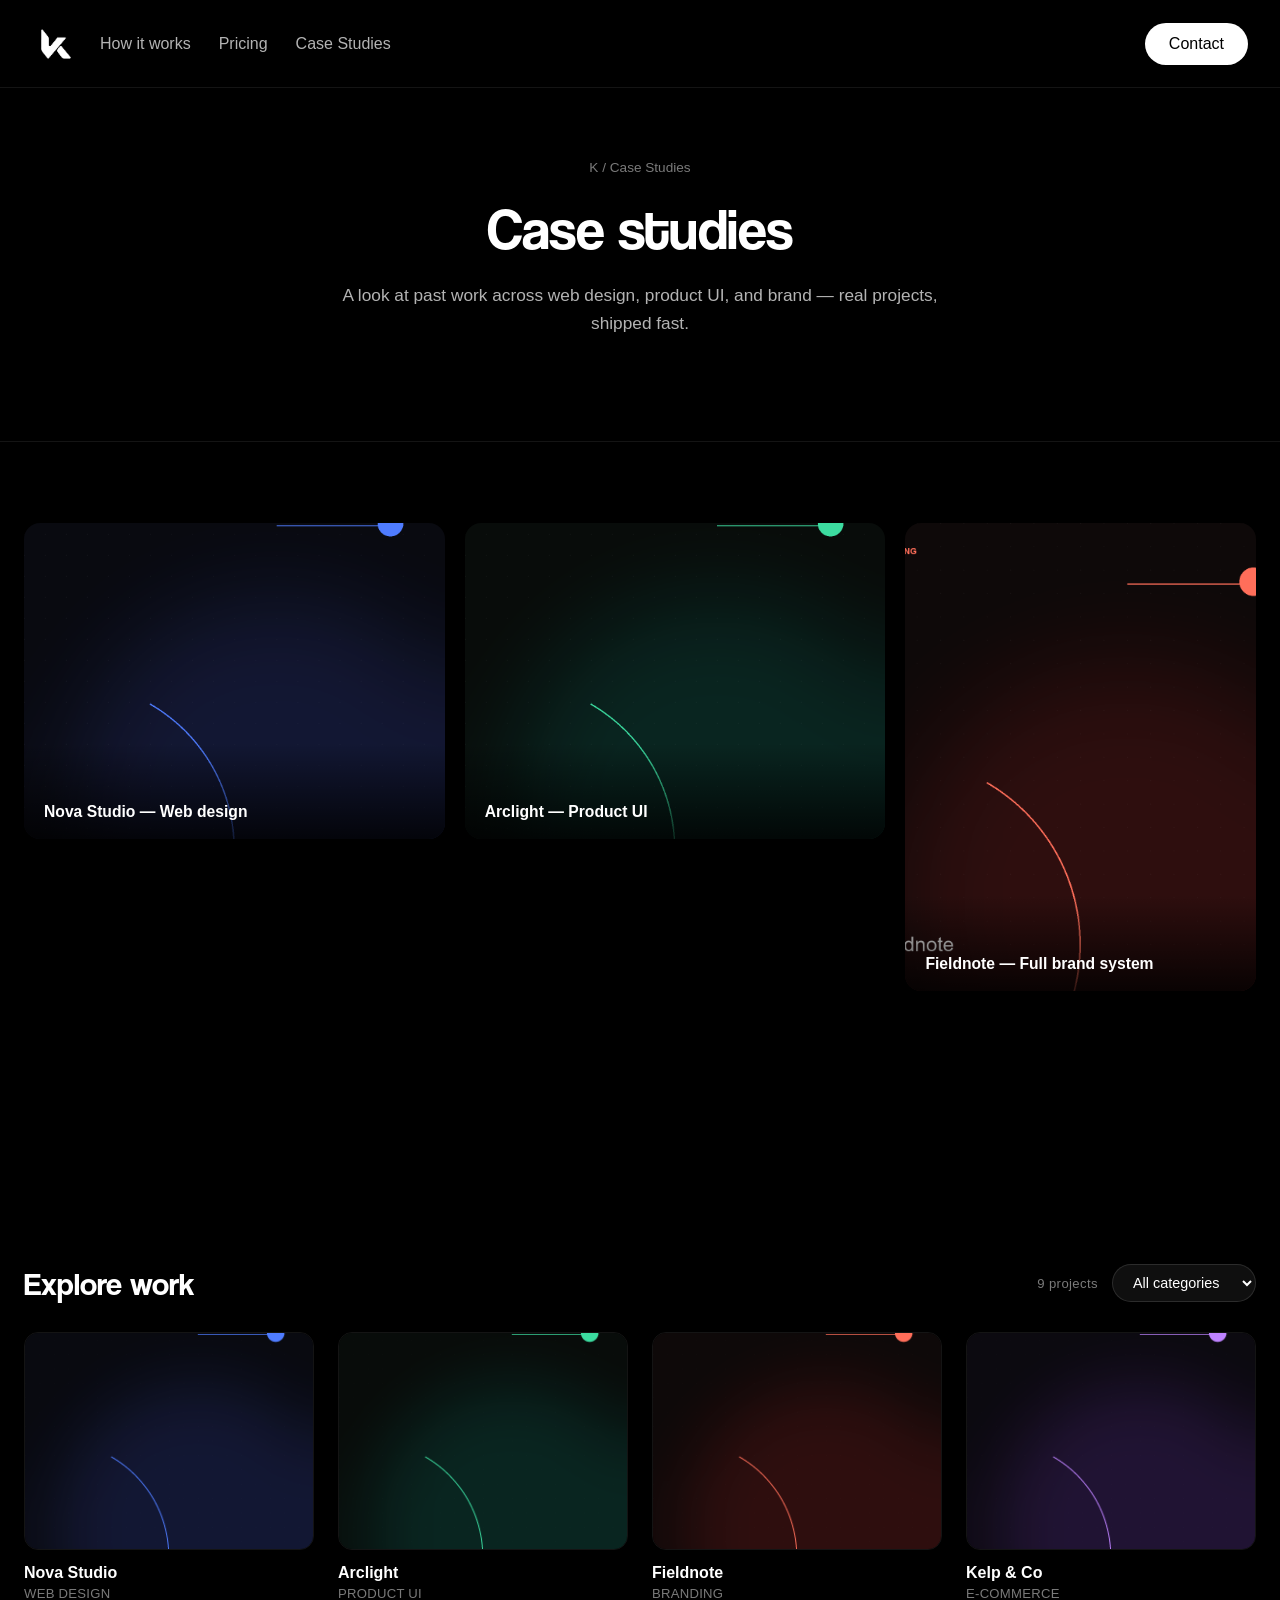
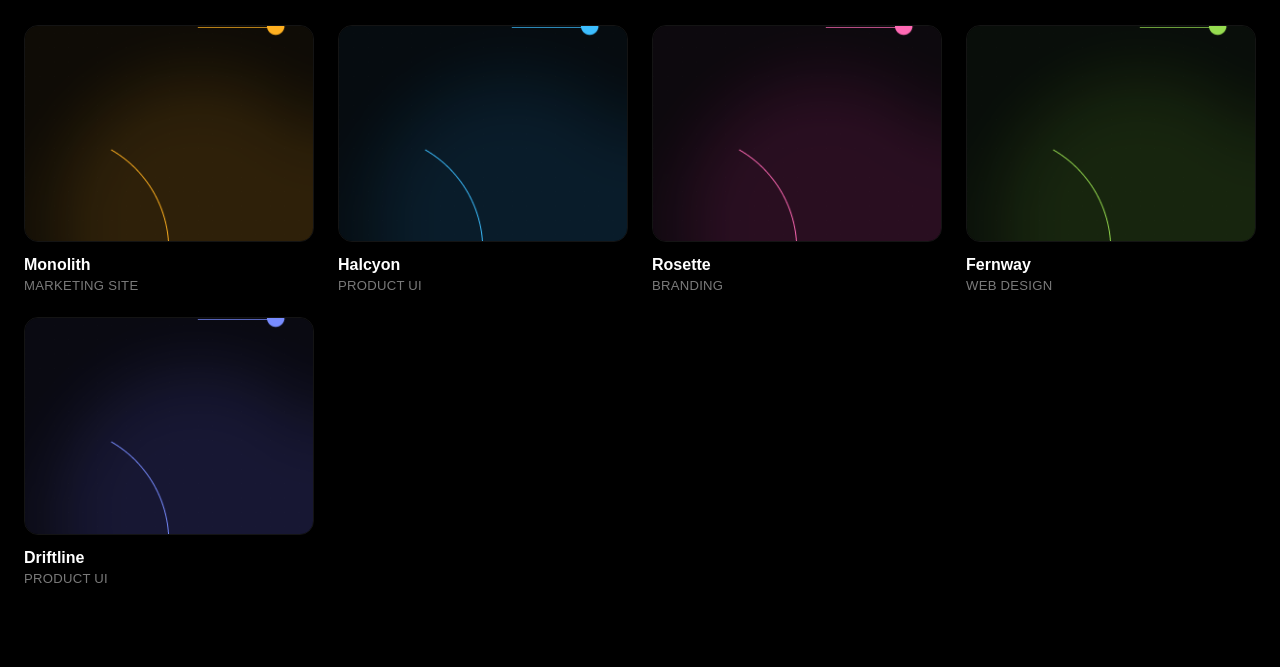
==== case-studies.html @ bbf4ce7d "Add How it works, Pricing, and Case Studies pages; rename contact heading - How it works is now its " ====
<!DOCTYPE html>
<html lang="en">
<head>
  <meta charset="UTF-8" />
  <meta name="viewport" content="width=device-width, initial-scale=1.0" />
  <title>Case Studies — K</title>
  <link rel="icon" type="image/jpeg" href="Assets/K Logo Black Background.jpg" />
  <link rel="stylesheet" href="style.css" />
</head>
<body>
  <header class="site-header">
    <div class="header-left">
      <a class="logo" href="index.html" aria-label="K home">
        <img src="Assets/K Logo White (Transparent, Generated).png" alt="K logo" />
      </a>

      <nav class="main-nav" aria-label="Primary">
        <ul>
          <li><a href="how-it-works.html">How it works</a></li>
          <li><a href="pricing.html">Pricing</a></li>
          <li><a href="case-studies.html">Case Studies</a></li>
        </ul>
      </nav>
    </div>

    <a class="btn btn-pill" href="index.html#contact">Contact</a>
  </header>

  <main>
    <section class="page-hero is-centered">
      <div class="page-hero-inner">
        <div class="breadcrumb"><a href="index.html">K</a> / Case Studies</div>
        <h1>Case studies</h1>
        <p>
          A look at past work across web design, product UI, and brand —
          real projects, shipped fast.
        </p>
      </div>
    </section>

    <section class="content-section">
      <div class="content-section-inner">
        <div class="case-featured-grid">
          <div class="case-featured-item">
            <img src="Assets/Work/case-1.png" alt="Nova Studio" />
            <div class="case-featured-caption">Nova Studio — Web design</div>
          </div>
          <div class="case-featured-item">
            <img src="Assets/Work/case-2.png" alt="Arclight" />
            <div class="case-featured-caption">Arclight — Product UI</div>
          </div>
          <div class="case-featured-item is-wide">
            <img src="Assets/Work/case-3.png" alt="Fieldnote" />
            <div class="case-featured-caption">Fieldnote — Full brand system</div>
          </div>
        </div>

        <div class="case-toolbar">
          <h2>Explore work</h2>
          <div class="case-toolbar-controls">
            <span class="case-result-count" id="case-count">9 projects</span>
            <select class="case-filter" id="case-filter" aria-label="Filter by category">
              <option value="all">All categories</option>
              <option value="web">Web design</option>
              <option value="product">Product UI</option>
              <option value="brand">Branding</option>
              <option value="ecommerce">E-commerce</option>
              <option value="marketing">Marketing site</option>
            </select>
          </div>
        </div>

        <div class="case-grid" id="case-grid">
          <a class="case-card" href="#" data-category="web">
            <div class="case-card-image"><img src="Assets/Work/case-1.png" alt="Nova Studio" /></div>
            <h3>Nova Studio</h3>
            <div class="case-card-tags">Web design</div>
          </a>
          <a class="case-card" href="#" data-category="product">
            <div class="case-card-image"><img src="Assets/Work/case-2.png" alt="Arclight" /></div>
            <h3>Arclight</h3>
            <div class="case-card-tags">Product UI</div>
          </a>
          <a class="case-card" href="#" data-category="brand">
            <div class="case-card-image"><img src="Assets/Work/case-3.png" alt="Fieldnote" /></div>
            <h3>Fieldnote</h3>
            <div class="case-card-tags">Branding</div>
          </a>
          <a class="case-card" href="#" data-category="ecommerce">
            <div class="case-card-image"><img src="Assets/Work/case-4.png" alt="Kelp & Co" /></div>
            <h3>Kelp &amp; Co</h3>
            <div class="case-card-tags">E-commerce</div>
          </a>
          <a class="case-card" href="#" data-category="marketing">
            <div class="case-card-image"><img src="Assets/Work/case-5.png" alt="Monolith" /></div>
            <h3>Monolith</h3>
            <div class="case-card-tags">Marketing site</div>
          </a>
          <a class="case-card" href="#" data-category="product">
            <div class="case-card-image"><img src="Assets/Work/case-6.png" alt="Halcyon" /></div>
            <h3>Halcyon</h3>
            <div class="case-card-tags">Product UI</div>
          </a>
          <a class="case-card" href="#" data-category="brand">
            <div class="case-card-image"><img src="Assets/Work/case-7.png" alt="Rosette" /></div>
            <h3>Rosette</h3>
            <div class="case-card-tags">Branding</div>
          </a>
          <a class="case-card" href="#" data-category="web">
            <div class="case-card-image"><img src="Assets/Work/case-8.png" alt="Fernway" /></div>
            <h3>Fernway</h3>
            <div class="case-card-tags">Web design</div>
          </a>
          <a class="case-card" href="#" data-category="product">
            <div class="case-card-image"><img src="Assets/Work/case-9.png" alt="Driftline" /></div>
            <h3>Driftline</h3>
            <div class="case-card-tags">Product UI</div>
          </a>
        </div>
      </div>
    </section>
  </main>

  <script>
    (function () {
      var filter = document.getElementById("case-filter");
      var count = document.getElementById("case-count");
      var cards = Array.from(document.querySelectorAll(".case-card"));
      if (!filter || !cards.length) return;

      function apply() {
        var value = filter.value;
        var visible = 0;
        cards.forEach(function (card) {
          var match = value === "all" || card.getAttribute("data-category") === value;
          card.classList.toggle("is-hidden", !match);
          if (match) visible++;
        });
        count.textContent = visible + (visible === 1 ? " project" : " projects");
      }

      filter.addEventListener("change", apply);
      apply();
    })();
  </script>
</body>
</html>
---- style.css ----
@font-face {
  font-family: "Coolvetica";
  src: url("Assets/Font/coolvetica/Coolvetica Rg.otf") format("opentype");
  font-weight: 400;
  font-style: normal;
}

@font-face {
  font-family: "Coolvetica Condensed";
  src: url("Assets/Font/coolvetica/Coolvetica Rg Cond.otf") format("opentype");
  font-weight: 400;
  font-style: normal;
}

@font-face {
  font-family: "Coolvetica Heavy Compressed";
  src: url("Assets/Font/coolvetica/Coolvetica Hv Comp.otf") format("opentype");
  font-weight: 700;
  font-style: normal;
}

:root {
  --color-black: #000000;
  --color-near-black: #0a0a0a;
  --color-white: #ffffff;
  --color-gray: #b3b3b3;
  --color-gray-dim: #7a7a7a;
  --color-accent: #4f7cff;

  --font-display: "Coolvetica", "Coolvetica Condensed", sans-serif;
  --font-body: "Coolvetica Condensed", "Coolvetica", sans-serif;

  --header-height: 88px;
}

* {
  margin: 0;
  padding: 0;
  box-sizing: border-box;
}

html,
body {
  background: var(--color-black);
  color: var(--color-white);
  font-family: var(--font-body);
  min-height: 100%;
}

img {
  max-width: 100%;
  display: block;
}

a {
  color: inherit;
  text-decoration: none;
}

ul {
  list-style: none;
}

/* Header */

.site-header {
  position: fixed;
  top: 0;
  left: 0;
  right: 0;
  height: var(--header-height);
  display: flex;
  align-items: center;
  justify-content: space-between;
  gap: 24px;
  padding: 0 32px;
  background: rgba(0, 0, 0, 0.35);
  backdrop-filter: blur(14px) saturate(140%);
  -webkit-backdrop-filter: blur(14px) saturate(140%);
  border-bottom: 1px solid rgba(255, 255, 255, 0.08);
  z-index: 100;
}

.header-left {
  display: flex;
  align-items: center;
  gap: 20px;
}

.logo img {
  height: 48px;
  width: auto;
}

.main-nav ul {
  display: flex;
  gap: 28px;
}

.main-nav a {
  font-family: Arial, Helvetica, sans-serif;
  font-size: 1rem;
  color: var(--color-gray);
  transition: color 0.2s ease;
}

.main-nav a:hover,
.main-nav a:focus-visible {
  color: var(--color-white);
}

.btn {
  display: inline-flex;
  align-items: center;
  justify-content: center;
  white-space: nowrap;
}

.btn-pill {
  background: var(--color-white);
  color: var(--color-black);
  padding: 12px 24px;
  border-radius: 999px;
  font-family: Arial, Helvetica, sans-serif;
  font-size: 1rem;
  transition: opacity 0.2s ease, transform 0.2s ease;
}

.btn-pill:hover,
.btn-pill:focus-visible {
  opacity: 0.85;
}

.btn-text {
  padding: 12px 8px;
  font-family: Arial, Helvetica, sans-serif;
  font-size: 1rem;
  color: var(--color-white);
  transition: opacity 0.2s ease;
}

.btn-text:hover,
.btn-text:focus-visible {
  opacity: 0.7;
}

/* Hero */

.hero {
  position: relative;
  min-height: 100vh;
  display: flex;
  align-items: flex-end;
  justify-content: center;
  overflow: hidden;
  isolation: isolate;
  padding-bottom: 8vh;
}

.hero-video {
  position: absolute;
  inset: 0;
  width: 100%;
  height: 100%;
  object-fit: cover;
  z-index: -2;
  filter: contrast(1.35) saturate(1.35) brightness(1.02);
  transition: opacity 0.6s cubic-bezier(0.65, 0, 0.35, 1),
    transform 0.6s cubic-bezier(0.65, 0, 0.35, 1);
  transform: scale(1.2) translateY(-10%);
  transform-origin: center center;
}

.hero-video.is-hidden {
  opacity: 0;
  transform: scale(1.04) translateY(-10%);
}

.hero-video.is-melting-out {
  animation: video-melt-out 0.9s cubic-bezier(0.65, 0, 0.35, 1) forwards;
}

@keyframes video-melt-out {
  0% {
    opacity: 1;
    filter: contrast(1.35) saturate(1.35) brightness(1.02) blur(0px);
    transform: scale(1.2) translateY(-10%);
  }
  100% {
    opacity: 0;
    filter: contrast(1.35) saturate(1.35) brightness(1.02) blur(16px);
    transform: scale(1.1) translateY(2%);
  }
}

.hero-screen-mockup {
  position: absolute;
  top: 39%;
  left: 50%;
  width: min(46vw, 620px);
  aspect-ratio: 3 / 2;
  z-index: 1;
  pointer-events: none;
  opacity: 0;
  clip-path: ellipse(14% 6% at 50% 100%);
  filter: blur(22px) contrast(32);
  transform: translate(-50%, -36%) scaleY(0.3);
  transform-origin: 50% 100%;
}

@keyframes melt-in {
  0% {
    opacity: 0;
    clip-path: ellipse(14% 6% at 50% 100%);
    filter: blur(22px) contrast(32);
    transform: translate(-50%, -36%) scaleY(0.3);
  }
  20% {
    opacity: 1;
    clip-path: ellipse(30% 20% at 50% 94%);
    filter: blur(18px) contrast(28);
    transform: translate(-50%, -40%) scaleY(0.5);
  }
  45% {
    clip-path: ellipse(55% 42% at 50% 84%);
    filter: blur(12px) contrast(22);
    transform: translate(-50%, -46%) scaleY(0.78);
  }
  70% {
    clip-path: inset(8% 6% 3% 6% round 26px);
    filter: blur(5px) contrast(12);
    transform: translate(-50%, -50%) scaleY(1.03);
  }
  88% {
    clip-path: inset(-1% -1% -1% -1% round 15px);
    filter: blur(1px) contrast(3);
    transform: translate(-50%, -50%) scaleY(0.995);
  }
  100% {
    opacity: 1;
    clip-path: inset(0 round 14px);
    filter: blur(0) contrast(1);
    transform: translate(-50%, -50%) scaleY(1);
  }
}

.hero-screen-mockup.is-melting-in {
  animation: melt-in 1.2s cubic-bezier(0.65, 0, 0.35, 1) forwards;
}

@keyframes melt-out {
  0% {
    opacity: 1;
    clip-path: inset(0 round 14px);
    filter: blur(0) contrast(1);
    transform: translate(-50%, -50%) scaleY(1);
  }
  30% {
    clip-path: inset(6% 5% 2% 5% round 24px);
    filter: blur(4px) contrast(10);
    transform: translate(-50%, -50%) scaleY(1.02);
  }
  60% {
    opacity: 1;
    clip-path: ellipse(45% 34% at 50% 86%);
    filter: blur(12px) contrast(20);
    transform: translate(-50%, -44%) scaleY(0.7);
  }
  100% {
    opacity: 0;
    clip-path: ellipse(14% 6% at 50% 100%);
    filter: blur(20px) contrast(30);
    transform: translate(-50%, -36%) scaleY(0.3);
  }
}

.hero-screen-mockup.is-melting-out {
  animation: melt-out 0.7s cubic-bezier(0.65, 0, 0.35, 1) forwards;
}

.mockup-frame {
  position: relative;
  width: 100%;
  height: 100%;
  border-radius: 14px;
  overflow: hidden;
  background: #f4f4f4;
  border: 1px solid rgba(255, 255, 255, 0.1);
  box-shadow: 0 40px 90px rgba(0, 0, 0, 0.65);
}

.mockup-img {
  position: absolute;
  inset: 0;
  width: 100%;
  height: 100%;
  object-fit: cover;
  opacity: 0;
  transition: opacity 0.45s ease;
}

.mockup-img.is-active {
  opacity: 1;
}

.hero-overlay {
  position: absolute;
  inset: 0;
  background: linear-gradient(
    to bottom,
    rgba(0, 0, 0, 0.15) 0%,
    rgba(0, 0, 0, 0.12) 45%,
    rgba(0, 0, 0, 0.15) 68%,
    rgba(0, 0, 0, 0.55) 88%,
    rgba(0, 0, 0, 0.68) 100%
  );
  z-index: -1;
}

.hero-content {
  position: relative;
  z-index: 2;
  max-width: 1240px;
  padding: 0 24px;
  text-align: center;
  display: flex;
  flex-direction: column;
  align-items: center;
  gap: 40px;
}

.hero-content h1 {
  font-family: var(--font-display);
  font-weight: 400;
  font-size: clamp(1.8rem, 5vw, 3.6rem);
  line-height: 1.08;
  letter-spacing: -0.01em;
  text-transform: none;
}

.hero-actions {
  display: flex;
  align-items: center;
  gap: 12px;
  flex-wrap: wrap;
  justify-content: center;
}

.hero-actions .btn-pill {
  font-size: 1.05rem;
  padding: 14px 28px;
}

.hero-actions .btn-text {
  font-size: 1.05rem;
}

/* Sticky scroll reveal */

.sticky-scroll {
  position: relative;
  background: var(--color-black);
  padding: 10vh 0;
}

.sticky-scroll-inner {
  display: grid;
  grid-template-columns: 1fr 1fr;
  gap: 60px;
  max-width: 1240px;
  margin: 0 auto;
  padding: 0 24px;
  align-items: start;
}

.sticky-left {
  position: sticky;
  top: 0;
  height: 100vh;
  display: flex;
  align-items: center;
}

.sticky-left-inner {
  display: flex;
  flex-direction: column;
  gap: 28px;
}

.scroll-block {
  display: flex;
  flex-direction: column;
}

.scroll-block-head {
  display: flex;
  align-items: center;
  gap: 10px;
}

.scroll-icon {
  display: inline-flex;
  align-items: center;
  justify-content: center;
  flex-shrink: 0;
  width: 24px;
  height: 24px;
  color: var(--color-accent);
  opacity: 0;
  transform: translateX(-6px);
  transition: opacity 0.35s ease, transform 0.35s ease;
}

.scroll-icon svg {
  width: 18px;
  height: 18px;
}

.scroll-block.is-active .scroll-icon {
  opacity: 1;
  transform: none;
}

.scroll-block h3 {
  font-family: Arial, Helvetica, sans-serif;
  font-weight: 400;
  font-size: 1.15rem;
  color: var(--color-gray-dim);
  letter-spacing: 0;
  transition: color 0.35s ease, font-size 0.35s ease;
}

.scroll-block.is-active h3 {
  font-family: var(--font-display);
  color: var(--color-white);
  font-size: clamp(1.5rem, 2.6vw, 2rem);
}

.scroll-block-desc {
  display: grid;
  grid-template-rows: 0fr;
  padding-left: 34px;
  transition: grid-template-rows 0.45s cubic-bezier(0.16, 1, 0.3, 1);
}

.scroll-block-desc p {
  overflow: hidden;
  min-height: 0;
  font-family: Arial, Helvetica, sans-serif;
  color: var(--color-gray);
  font-size: 1.02rem;
  line-height: 1.5;
  max-width: 400px;
  opacity: 0;
  transform: translateY(-6px);
  transition: opacity 0.4s ease 0.05s, transform 0.4s cubic-bezier(0.16, 1, 0.3, 1) 0.05s;
}

.scroll-block.is-active .scroll-block-desc {
  grid-template-rows: 1fr;
  margin-top: 12px;
}

.scroll-block.is-active .scroll-block-desc p {
  opacity: 1;
  transform: none;
}

.sticky-right {
  display: flex;
  flex-direction: column;
  gap: 14vh;
  padding: 20vh 0;
}

.scroll-image-wrap {
  position: relative;
  width: 100%;
  aspect-ratio: 1 / 1;
  opacity: 0.35;
  transform: scale(0.96);
  transition: opacity 0.5s ease, transform 0.5s ease;
}

.scroll-image-wrap.is-active {
  opacity: 1;
  transform: scale(1);
}

.sticky-image {
  width: 100%;
  height: 100%;
  object-fit: cover;
  border-radius: 18px;
  border: 1px solid rgba(255, 255, 255, 0.08);
}

.scroll-image-caption {
  display: none;
}

/* FAQ */

.faq-section {
  padding: 10vh 0 14vh;
}

.faq-inner {
  display: grid;
  grid-template-columns: 1fr 2fr;
  gap: 60px;
  max-width: 1240px;
  margin: 0 auto;
  padding: 0 24px;
  align-items: start;
}

.faq-heading h2 {
  font-family: var(--font-display);
  font-weight: 400;
  font-size: clamp(2rem, 4vw, 2.6rem);
  line-height: 1.15;
}

.faq-list {
  display: flex;
  flex-direction: column;
  gap: 12px;
}

.faq-item {
  background: rgba(255, 255, 255, 0.05);
  border: 1px solid rgba(255, 255, 255, 0.08);
  border-radius: 14px;
  overflow: hidden;
  transition: background 0.3s ease;
}

.faq-item.is-open {
  background: rgba(255, 255, 255, 0.07);
}

.faq-question {
  width: 100%;
  display: flex;
  align-items: center;
  justify-content: space-between;
  gap: 16px;
  padding: 20px 24px;
  background: none;
  border: none;
  cursor: pointer;
  text-align: left;
  font-family: Arial, Helvetica, sans-serif;
  font-size: 1.02rem;
  color: var(--color-white);
}

.faq-chevron {
  flex-shrink: 0;
  width: 18px;
  height: 18px;
  color: var(--color-gray);
  transition: transform 0.3s ease;
}

.faq-item.is-open .faq-chevron {
  transform: rotate(180deg);
  color: var(--color-white);
}

.faq-answer {
  display: grid;
  grid-template-rows: 0fr;
  transition: grid-template-rows 0.4s cubic-bezier(0.16, 1, 0.3, 1);
}

.faq-answer p {
  overflow: hidden;
  min-height: 0;
  padding: 0 24px;
  font-family: Arial, Helvetica, sans-serif;
  color: var(--color-gray);
  font-size: 0.98rem;
  line-height: 1.6;
  max-width: 640px;
  transition: padding 0.4s cubic-bezier(0.16, 1, 0.3, 1);
}

.faq-item.is-open .faq-answer {
  grid-template-rows: 1fr;
}

.faq-item.is-open .faq-answer p {
  padding-bottom: 20px;
}

/* Contact */

.contact-section {
  position: relative;
  isolation: isolate;
  min-height: 100vh;
  display: flex;
  align-items: center;
  justify-content: center;
  overflow: hidden;
  padding: 12vh 24px;
  background: var(--color-black);
}

.contact-video {
  position: absolute;
  top: -5%;
  left: -5%;
  width: 110%;
  height: 110%;
  object-fit: cover;
  z-index: -2;
  filter: brightness(1.15) contrast(1.15);
  animation: particle-drift 40s ease-in-out infinite alternate;
}

@keyframes particle-drift {
  0% {
    transform: scale(1) translate(0, 0);
  }
  50% {
    transform: scale(1.06) translate(-1.5%, 1%);
  }
  100% {
    transform: scale(1.1) translate(1.5%, -1.5%);
  }
}

.contact-overlay {
  position: absolute;
  inset: 0;
  background: rgba(0, 0, 0, 0.4);
  z-index: -1;
}

.contact-inner {
  position: relative;
  display: grid;
  grid-template-columns: 1fr 1fr;
  gap: 60px;
  width: 100%;
  max-width: 1040px;
  align-items: start;
  background: rgba(8, 8, 10, 0.55);
  backdrop-filter: blur(24px) saturate(140%);
  -webkit-backdrop-filter: blur(24px) saturate(140%);
  border: 1px solid rgba(255, 255, 255, 0.1);
  border-radius: 24px;
  padding: 60px;
  box-shadow: 0 40px 100px rgba(0, 0, 0, 0.5);
}

.contact-info h2 {
  font-family: var(--font-display);
  font-weight: 400;
  font-size: clamp(2rem, 4vw, 3rem);
  margin-bottom: 20px;
}

.contact-info p {
  font-family: Arial, Helvetica, sans-serif;
  color: var(--color-gray);
  font-size: 1.05rem;
  line-height: 1.6;
  max-width: 420px;
  margin-bottom: 32px;
}

.contact-detail {
  font-family: Arial, Helvetica, sans-serif;
  color: var(--color-white);
  font-size: 1rem;
  margin-bottom: 10px;
}

.contact-detail a {
  color: var(--color-accent);
}

.contact-form {
  display: flex;
  flex-direction: column;
  gap: 18px;
}

.form-field {
  display: flex;
  flex-direction: column;
  gap: 8px;
}

.form-field label {
  font-family: Arial, Helvetica, sans-serif;
  font-size: 0.9rem;
  color: var(--color-gray);
}

.form-field input,
.form-field textarea {
  font-family: Arial, Helvetica, sans-serif;
  font-size: 1rem;
  color: var(--color-white);
  background: rgba(255, 255, 255, 0.04);
  border: 1px solid rgba(255, 255, 255, 0.15);
  border-radius: 10px;
  padding: 12px 14px;
  resize: vertical;
  transition: border-color 0.2s ease, background 0.2s ease;
}

.form-field input:focus,
.form-field textarea:focus {
  outline: none;
  border-color: var(--color-accent);
  background: rgba(255, 255, 255, 0.06);
}

.contact-form .btn-pill {
  align-self: flex-start;
  margin-top: 8px;
  border: none;
  cursor: pointer;
}

.contact-success {
  font-family: Arial, Helvetica, sans-serif;
  font-size: 1.1rem;
  color: var(--color-white);
  padding: 40px;
  text-align: center;
  border: 1px solid rgba(255, 255, 255, 0.12);
  border-radius: 14px;
  background: rgba(255, 255, 255, 0.03);
}

.contact-success span {
  color: var(--color-accent);
}

/* Responsive */

@media (max-width: 720px) {
  .site-header {
    padding: 0 20px;
  }

  .main-nav {
    display: none;
  }

  .hero-content {
    gap: 28px;
  }

  .hero {
    padding-bottom: 10vh;
  }

  .sticky-scroll-inner {
    grid-template-columns: 1fr;
    gap: 32px;
  }

  .contact-inner {
    grid-template-columns: 1fr;
    gap: 32px;
    padding: 32px 24px;
  }

  .faq-inner {
    grid-template-columns: 1fr;
    gap: 24px;
  }

  .sticky-left {
    display: none;
  }

  .sticky-right {
    gap: 6vh;
    padding: 0;
  }

  .scroll-image-wrap {
    opacity: 1;
    transform: none;
  }

  .scroll-image-caption {
    display: block;
    position: absolute;
    left: 0;
    right: 0;
    bottom: 0;
    padding: 60px 20px 22px;
    background: linear-gradient(to top, rgba(0, 0, 0, 0.85) 0%, rgba(0, 0, 0, 0) 100%);
    border-radius: 0 0 18px 18px;
  }

  .scroll-image-caption h4 {
    font-family: var(--font-display);
    font-weight: 400;
    color: var(--color-white);
    font-size: 1.3rem;
    margin-bottom: 6px;
  }

  .scroll-image-caption p {
    font-family: Arial, Helvetica, sans-serif;
    color: var(--color-gray);
    font-size: 0.92rem;
    line-height: 1.4;
  }
}

@media (max-width: 480px) {
  .btn-pill {
    padding: 10px 20px;
    font-size: 0.9rem;
  }

  .logo img {
    height: 26px;
  }
}

/* ==========================================================================
   Docs-style page hero (How it works / Pricing / Case Studies)
   ========================================================================== */

.page-hero {
  padding: calc(var(--header-height) + 8vh) 24px 8vh;
  background: var(--color-black);
  border-bottom: 1px solid rgba(255, 255, 255, 0.08);
}

.page-hero-inner {
  max-width: 1240px;
  margin: 0 auto;
}

.breadcrumb {
  font-family: Arial, Helvetica, sans-serif;
  font-size: 0.85rem;
  color: var(--color-gray-dim);
  margin-bottom: 18px;
}

.breadcrumb a {
  color: var(--color-gray-dim);
  transition: color 0.2s ease;
}

.breadcrumb a:hover {
  color: var(--color-white);
}

.page-hero h1 {
  font-family: var(--font-display);
  font-weight: 400;
  font-size: clamp(2.4rem, 5vw, 3.6rem);
  letter-spacing: -0.01em;
  margin-bottom: 20px;
}

.page-hero p {
  font-family: Arial, Helvetica, sans-serif;
  color: var(--color-gray);
  font-size: 1.08rem;
  line-height: 1.6;
  max-width: 620px;
  margin-bottom: 32px;
}

.page-hero-actions {
  display: flex;
  align-items: center;
  gap: 14px;
  flex-wrap: wrap;
}

.page-hero.is-centered {
  text-align: center;
}

.page-hero.is-centered .page-hero-inner {
  display: flex;
  flex-direction: column;
  align-items: center;
}

.page-hero.is-centered p {
  margin-left: auto;
  margin-right: auto;
}

/* ==========================================================================
   Generic content sections + card grid
   ========================================================================== */

.content-section {
  padding: 9vh 24px;
}

.content-section-inner {
  max-width: 1240px;
  margin: 0 auto;
}

.section-heading-row {
  display: flex;
  align-items: baseline;
  justify-content: space-between;
  gap: 24px;
  margin-bottom: 36px;
  flex-wrap: wrap;
}

.section-heading-row h2 {
  font-family: var(--font-display);
  font-weight: 400;
  font-size: clamp(1.8rem, 3.4vw, 2.4rem);
}

.section-heading-row .view-all {
  font-family: Arial, Helvetica, sans-serif;
  font-size: 0.95rem;
  color: var(--color-accent);
  text-decoration: underline;
  text-underline-offset: 3px;
  white-space: nowrap;
}

.card-grid {
  display: grid;
  grid-template-columns: repeat(auto-fit, minmax(280px, 1fr));
  gap: 20px;
}

.info-card {
  background: rgba(255, 255, 255, 0.04);
  border: 1px solid rgba(255, 255, 255, 0.09);
  border-radius: 16px;
  padding: 28px;
  transition: background 0.25s ease, border-color 0.25s ease, transform 0.25s ease;
}

.info-card:hover {
  background: rgba(255, 255, 255, 0.06);
  border-color: rgba(255, 255, 255, 0.16);
  transform: translateY(-2px);
}

.info-card-icon {
  display: inline-flex;
  align-items: center;
  justify-content: center;
  width: 22px;
  height: 22px;
  color: var(--color-accent);
  margin-bottom: 16px;
}

.info-card-icon svg {
  width: 100%;
  height: 100%;
}

.info-card h3 {
  font-family: Arial, Helvetica, sans-serif;
  font-weight: 700;
  font-size: 1.05rem;
  color: var(--color-white);
  margin-bottom: 10px;
}

.info-card p {
  font-family: Arial, Helvetica, sans-serif;
  color: var(--color-gray);
  font-size: 0.95rem;
  line-height: 1.55;
}

/* ==========================================================================
   Pricing
   ========================================================================== */

.pricing-grid {
  display: grid;
  grid-template-columns: repeat(3, 1fr);
  gap: 24px;
  max-width: 1100px;
  margin: 0 auto;
}

.pricing-card {
  display: flex;
  flex-direction: column;
  background: rgba(255, 255, 255, 0.04);
  border: 1px solid rgba(255, 255, 255, 0.09);
  border-radius: 20px;
  padding: 36px 32px;
  transition: border-color 0.25s ease, transform 0.25s ease;
}

.pricing-card:hover {
  transform: translateY(-3px);
}

.pricing-card.is-featured {
  background: rgba(79, 124, 255, 0.06);
  border-color: rgba(79, 124, 255, 0.45);
  position: relative;
}

.pricing-badge {
  position: absolute;
  top: -13px;
  left: 32px;
  background: var(--color-accent);
  color: var(--color-white);
  font-family: Arial, Helvetica, sans-serif;
  font-size: 0.75rem;
  font-weight: 700;
  letter-spacing: 0.03em;
  text-transform: uppercase;
  padding: 5px 12px;
  border-radius: 999px;
}

.pricing-card-name {
  font-family: var(--font-display);
  font-weight: 400;
  font-size: 1.5rem;
  color: var(--color-white);
  margin-bottom: 10px;
}

.pricing-card-desc {
  font-family: Arial, Helvetica, sans-serif;
  color: var(--color-gray);
  font-size: 0.95rem;
  line-height: 1.5;
  min-height: 62px;
}

.pricing-card-price {
  font-family: var(--font-display);
  font-weight: 400;
  font-size: 2.4rem;
  color: var(--color-white);
  margin: 20px 0 4px;
}

.pricing-card-price span {
  font-family: Arial, Helvetica, sans-serif;
  font-size: 0.95rem;
  color: var(--color-gray-dim);
  font-weight: 400;
}

.pricing-divider {
  border: none;
  border-top: 1px solid rgba(255, 255, 255, 0.1);
  margin: 24px 0;
}

.pricing-features {
  display: flex;
  flex-direction: column;
  gap: 14px;
  margin-bottom: 32px;
  flex: 1;
}

.pricing-features li {
  display: flex;
  align-items: flex-start;
  gap: 10px;
  font-family: Arial, Helvetica, sans-serif;
  color: var(--color-gray);
  font-size: 0.92rem;
  line-height: 1.4;
}

.pricing-features svg {
  flex-shrink: 0;
  width: 16px;
  height: 16px;
  margin-top: 2px;
  color: var(--color-accent);
}

.pricing-card .btn-pill {
  width: 100%;
  border: none;
  cursor: pointer;
}

.pricing-card:not(.is-featured) .btn-pill {
  background: rgba(255, 255, 255, 0.08);
  color: var(--color-white);
}

/* ==========================================================================
   Case studies
   ========================================================================== */

.case-featured-grid {
  display: grid;
  grid-template-columns: 1.2fr 1.2fr 1fr;
  grid-template-rows: 1fr 1fr;
  gap: 20px;
  margin-bottom: 10vh;
}

.case-featured-item {
  position: relative;
  border-radius: 16px;
  overflow: hidden;
  background: rgba(255, 255, 255, 0.03);
}

.case-featured-item img {
  width: 100%;
  height: 100%;
  object-fit: cover;
  display: block;
}

.case-featured-item.is-wide {
  grid-column: span 1;
  grid-row: span 2;
  aspect-ratio: 3 / 4;
}

.case-featured-item:not(.is-wide) {
  aspect-ratio: 4 / 3;
}

.case-featured-caption {
  position: absolute;
  left: 0;
  right: 0;
  bottom: 0;
  padding: 60px 20px 18px;
  background: linear-gradient(to top, rgba(0, 0, 0, 0.8) 0%, rgba(0, 0, 0, 0) 100%);
  font-family: Arial, Helvetica, sans-serif;
  font-size: 0.98rem;
  color: var(--color-white);
  font-weight: 700;
}

.case-toolbar {
  display: flex;
  align-items: center;
  justify-content: space-between;
  gap: 20px;
  margin-bottom: 30px;
  flex-wrap: wrap;
}

.case-toolbar h2 {
  font-family: var(--font-display);
  font-weight: 400;
  font-size: clamp(1.6rem, 3vw, 2rem);
}

.case-toolbar-controls {
  display: flex;
  align-items: center;
  gap: 14px;
}

.case-result-count {
  font-family: Arial, Helvetica, sans-serif;
  font-size: 0.82rem;
  color: var(--color-gray-dim);
  letter-spacing: 0.03em;
}

.case-filter {
  font-family: Arial, Helvetica, sans-serif;
  font-size: 0.9rem;
  color: var(--color-white);
  background: rgba(255, 255, 255, 0.06);
  border: 1px solid rgba(255, 255, 255, 0.12);
  border-radius: 999px;
  padding: 9px 16px;
  cursor: pointer;
}

.case-grid {
  display: grid;
  grid-template-columns: repeat(auto-fit, minmax(280px, 1fr));
  gap: 24px;
}

.case-card {
  display: block;
  color: inherit;
}

.case-card-image {
  width: 100%;
  aspect-ratio: 4 / 3;
  border-radius: 14px;
  overflow: hidden;
  margin-bottom: 14px;
  border: 1px solid rgba(255, 255, 255, 0.08);
}

.case-card-image img {
  width: 100%;
  height: 100%;
  object-fit: cover;
  transition: transform 0.4s ease;
}

.case-card:hover .case-card-image img {
  transform: scale(1.05);
}

.case-card h3 {
  font-family: Arial, Helvetica, sans-serif;
  font-weight: 700;
  font-size: 1rem;
  color: var(--color-white);
  margin-bottom: 4px;
}

.case-card-tags {
  font-family: Arial, Helvetica, sans-serif;
  font-size: 0.82rem;
  color: var(--color-gray-dim);
  letter-spacing: 0.02em;
  text-transform: uppercase;
}

.case-card.is-hidden {
  display: none;
}

@media (max-width: 860px) {
  .pricing-grid {
    grid-template-columns: 1fr;
  }

  .case-featured-grid {
    grid-template-columns: 1fr 1fr;
    grid-template-rows: auto;
  }

  .case-featured-item.is-wide {
    grid-column: span 2;
    aspect-ratio: 16 / 9;
  }
}

@media (max-width: 560px) {
  .case-featured-grid {
    grid-template-columns: 1fr;
  }

  .case-featured-item.is-wide {
    grid-column: span 1;
  }

  .case-toolbar {
    align-items: flex-start;
  }
}
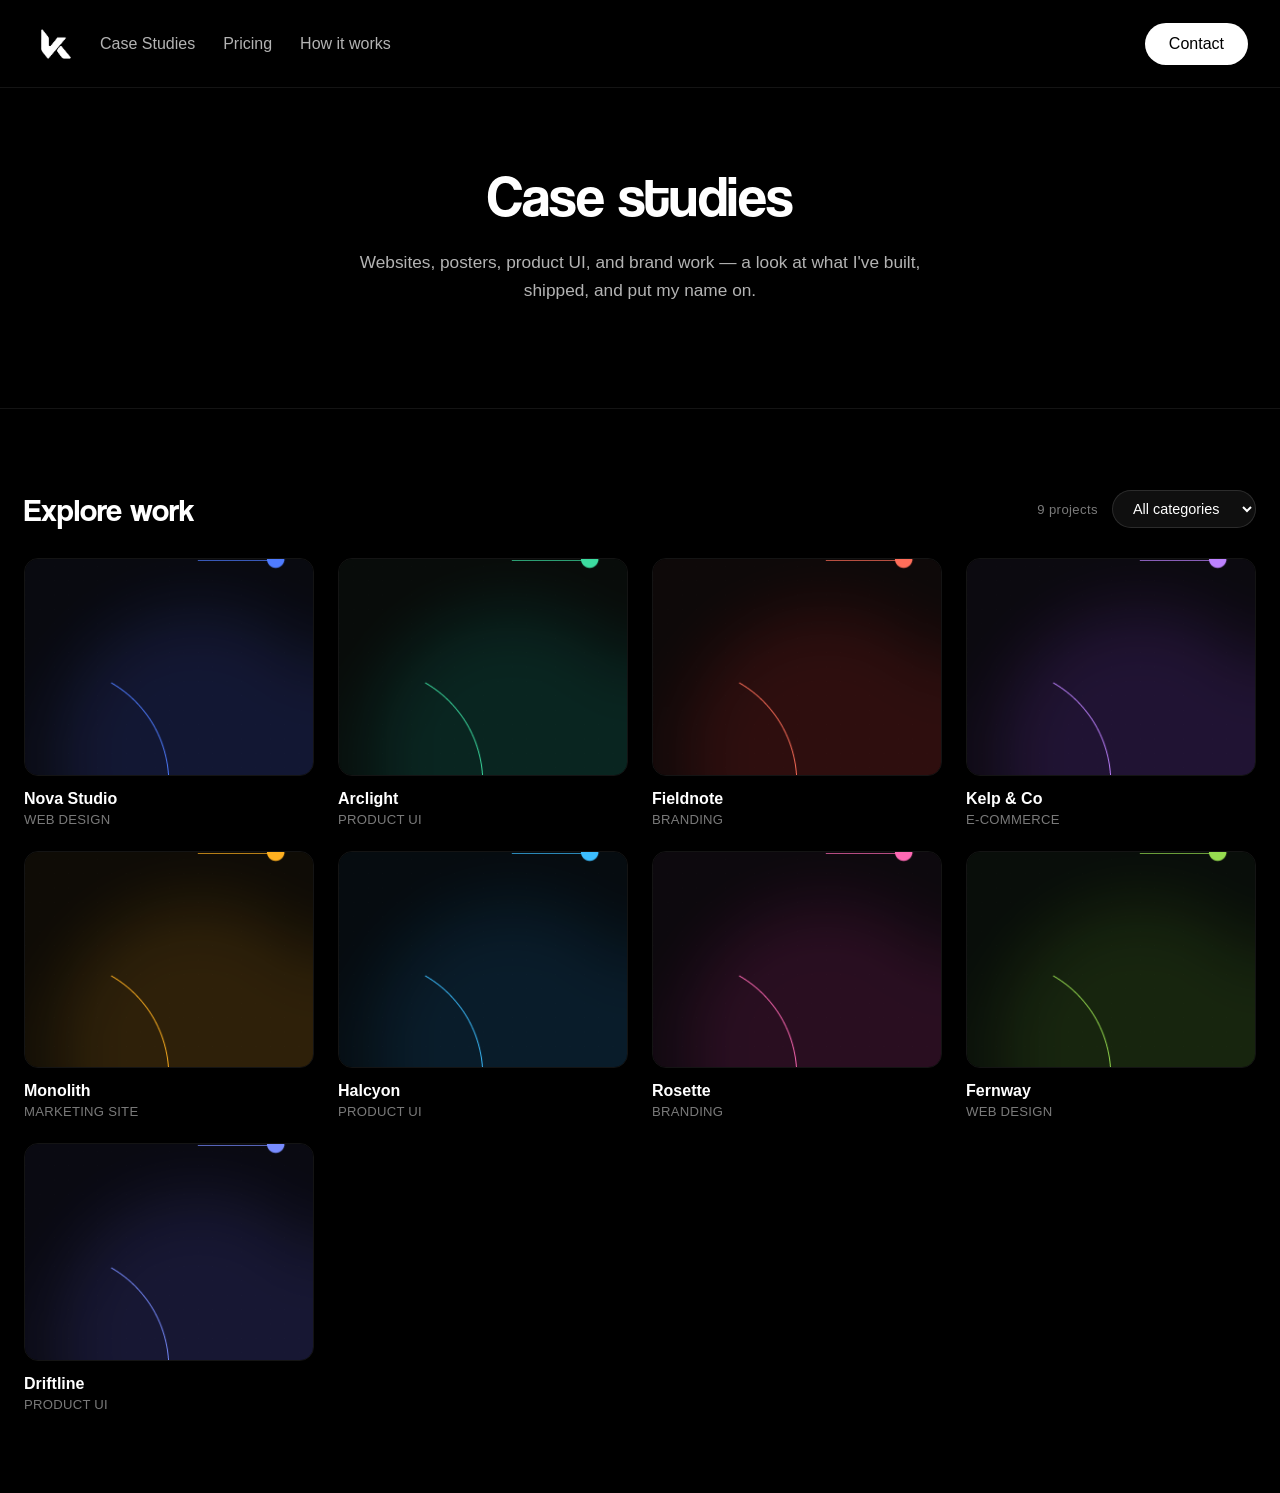
==== commit 1f9c1bce: "Personalize copy to first-person; restructure nav; merge How it works into landing page - Header: re" ====
--- a/case-studies.html
+++ b/case-studies.html
@@ -16,9 +16,9 @@
 
       <nav class="main-nav" aria-label="Primary">
         <ul>
-          <li><a href="how-it-works.html">How it works</a></li>
+          <li><a href="case-studies.html">Case Studies</a></li>
           <li><a href="pricing.html">Pricing</a></li>
-          <li><a href="case-studies.html">Case Studies</a></li>
+          <li><a href="index.html#how-it-works">How it works</a></li>
         </ul>
       </nav>
     </div>
@@ -29,32 +29,16 @@
   <main>
     <section class="page-hero is-centered">
       <div class="page-hero-inner">
-        <div class="breadcrumb"><a href="index.html">K</a> / Case Studies</div>
         <h1>Case studies</h1>
         <p>
-          A look at past work across web design, product UI, and brand —
-          real projects, shipped fast.
+          Websites, posters, product UI, and brand work — a look at what
+          I've built, shipped, and put my name on.
         </p>
       </div>
     </section>
 
     <section class="content-section">
       <div class="content-section-inner">
-        <div class="case-featured-grid">
-          <div class="case-featured-item">
-            <img src="Assets/Work/case-1.png" alt="Nova Studio" />
-            <div class="case-featured-caption">Nova Studio — Web design</div>
-          </div>
-          <div class="case-featured-item">
-            <img src="Assets/Work/case-2.png" alt="Arclight" />
-            <div class="case-featured-caption">Arclight — Product UI</div>
-          </div>
-          <div class="case-featured-item is-wide">
-            <img src="Assets/Work/case-3.png" alt="Fieldnote" />
-            <div class="case-featured-caption">Fieldnote — Full brand system</div>
-          </div>
-        </div>
-
         <div class="case-toolbar">
           <h2>Explore work</h2>
           <div class="case-toolbar-controls">
--- a/style.css
+++ b/style.css
@@ -336,6 +336,14 @@
   line-height: 1.08;
   letter-spacing: -0.01em;
   text-transform: none;
+}
+
+.hero-subheading {
+  font-family: Arial, Helvetica, sans-serif;
+  color: var(--color-gray);
+  font-size: 1.05rem;
+  line-height: 1.5;
+  max-width: 560px;
 }
 
 .hero-actions {
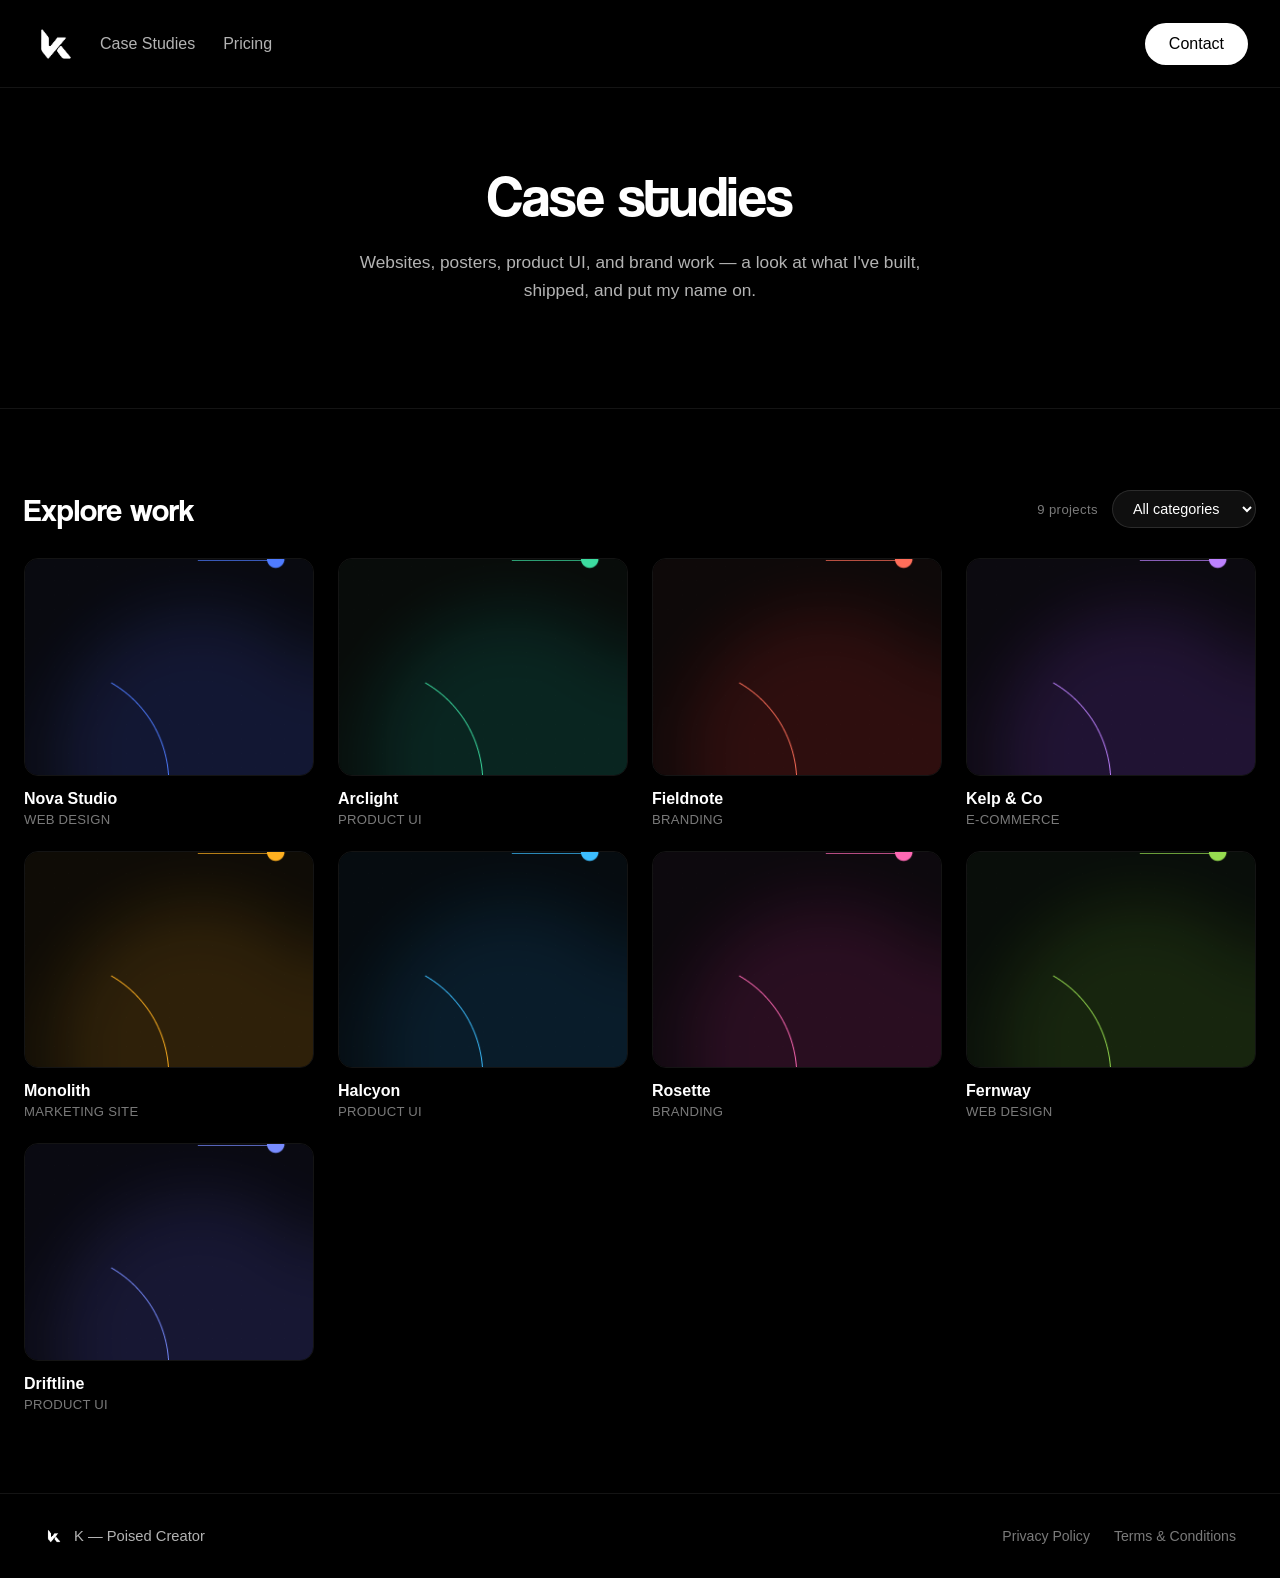
==== commit eac17cce: "Trim nav, tighten hero spacing, add footer + legal pages, wire up contact email - Nav: removed "How " ====
--- a/case-studies.html
+++ b/case-studies.html
@@ -18,7 +18,6 @@
         <ul>
           <li><a href="case-studies.html">Case Studies</a></li>
           <li><a href="pricing.html">Pricing</a></li>
-          <li><a href="index.html#how-it-works">How it works</a></li>
         </ul>
       </nav>
     </div>
@@ -103,6 +102,19 @@
         </div>
       </div>
     </section>
+
+    <footer class="site-footer">
+      <div class="site-footer-inner">
+        <a class="footer-logo" href="index.html" aria-label="K home">
+          <img src="Assets/K Logo White (Transparent, Generated).png" alt="K logo" />
+          <span>K — Poised Creator</span>
+        </a>
+        <div class="footer-links">
+          <a href="privacy.html">Privacy Policy</a>
+          <a href="terms.html">Terms &amp; Conditions</a>
+        </div>
+      </div>
+    </footer>
   </main>
 
   <script>
--- a/style.css
+++ b/style.css
@@ -117,31 +117,74 @@
 }
 
 .btn-pill {
+  position: relative;
+  overflow: hidden;
   background: var(--color-white);
   color: var(--color-black);
   padding: 12px 24px;
   border-radius: 999px;
   font-family: Arial, Helvetica, sans-serif;
   font-size: 1rem;
-  transition: opacity 0.2s ease, transform 0.2s ease;
+  transition: transform 0.3s cubic-bezier(0.16, 1, 0.3, 1),
+    box-shadow 0.3s cubic-bezier(0.16, 1, 0.3, 1);
+}
+
+.btn-pill::before {
+  content: "";
+  position: absolute;
+  top: 0;
+  left: -60%;
+  width: 40%;
+  height: 100%;
+  background: linear-gradient(120deg, transparent, rgba(0, 0, 0, 0.14), transparent);
+  transform: skewX(-20deg);
+  transition: left 0.55s ease;
 }
 
 .btn-pill:hover,
 .btn-pill:focus-visible {
-  opacity: 0.85;
+  transform: translateY(-2px) scale(1.03);
+  box-shadow: 0 10px 26px rgba(79, 124, 255, 0.35), 0 2px 10px rgba(0, 0, 0, 0.25);
+}
+
+.btn-pill:hover::before {
+  left: 130%;
+}
+
+.btn-pill:active {
+  transform: translateY(0) scale(0.98);
 }
 
 .btn-text {
+  position: relative;
   padding: 12px 8px;
   font-family: Arial, Helvetica, sans-serif;
   font-size: 1rem;
   color: var(--color-white);
-  transition: opacity 0.2s ease;
+  transition: color 0.2s ease;
+}
+
+.btn-text::after {
+  content: "";
+  position: absolute;
+  left: 8px;
+  right: 8px;
+  bottom: 8px;
+  height: 1px;
+  background: currentColor;
+  transform: scaleX(0);
+  transform-origin: left;
+  transition: transform 0.3s cubic-bezier(0.16, 1, 0.3, 1);
 }
 
 .btn-text:hover,
 .btn-text:focus-visible {
-  opacity: 0.7;
+  color: var(--color-accent);
+}
+
+.btn-text:hover::after,
+.btn-text:focus-visible::after {
+  transform: scaleX(1);
 }
 
 /* Hero */
@@ -326,7 +369,7 @@
   display: flex;
   flex-direction: column;
   align-items: center;
-  gap: 40px;
+  gap: 16px;
 }
 
 .hero-content h1 {
@@ -344,6 +387,7 @@
   font-size: 1.05rem;
   line-height: 1.5;
   max-width: 560px;
+  margin-bottom: 8px;
 }
 
 .hero-actions {
@@ -1285,3 +1329,65 @@
     align-items: flex-start;
   }
 }
+
+/* Footer */
+
+.site-footer {
+  border-top: 1px solid rgba(255, 255, 255, 0.08);
+  background: var(--color-black);
+}
+
+.site-footer-inner {
+  max-width: 1240px;
+  margin: 0 auto;
+  padding: 32px 24px;
+  display: flex;
+  align-items: center;
+  justify-content: space-between;
+  gap: 20px;
+  flex-wrap: wrap;
+}
+
+.footer-logo {
+  display: flex;
+  align-items: center;
+  gap: 10px;
+  font-family: Arial, Helvetica, sans-serif;
+  font-size: 0.92rem;
+  color: var(--color-gray);
+}
+
+.footer-logo img {
+  height: 20px;
+  width: auto;
+}
+
+.footer-links {
+  display: flex;
+  gap: 24px;
+}
+
+.footer-links a {
+  font-family: Arial, Helvetica, sans-serif;
+  font-size: 0.88rem;
+  color: var(--color-gray-dim);
+  transition: color 0.2s ease;
+}
+
+.footer-links a:hover {
+  color: var(--color-white);
+}
+
+.legal-p {
+  font-family: Arial, Helvetica, sans-serif;
+  color: var(--color-gray);
+  font-size: 0.98rem;
+  line-height: 1.6;
+  margin-bottom: 24px;
+}
+
+.legal-p strong {
+  color: var(--color-white);
+  display: block;
+  margin-bottom: 6px;
+}
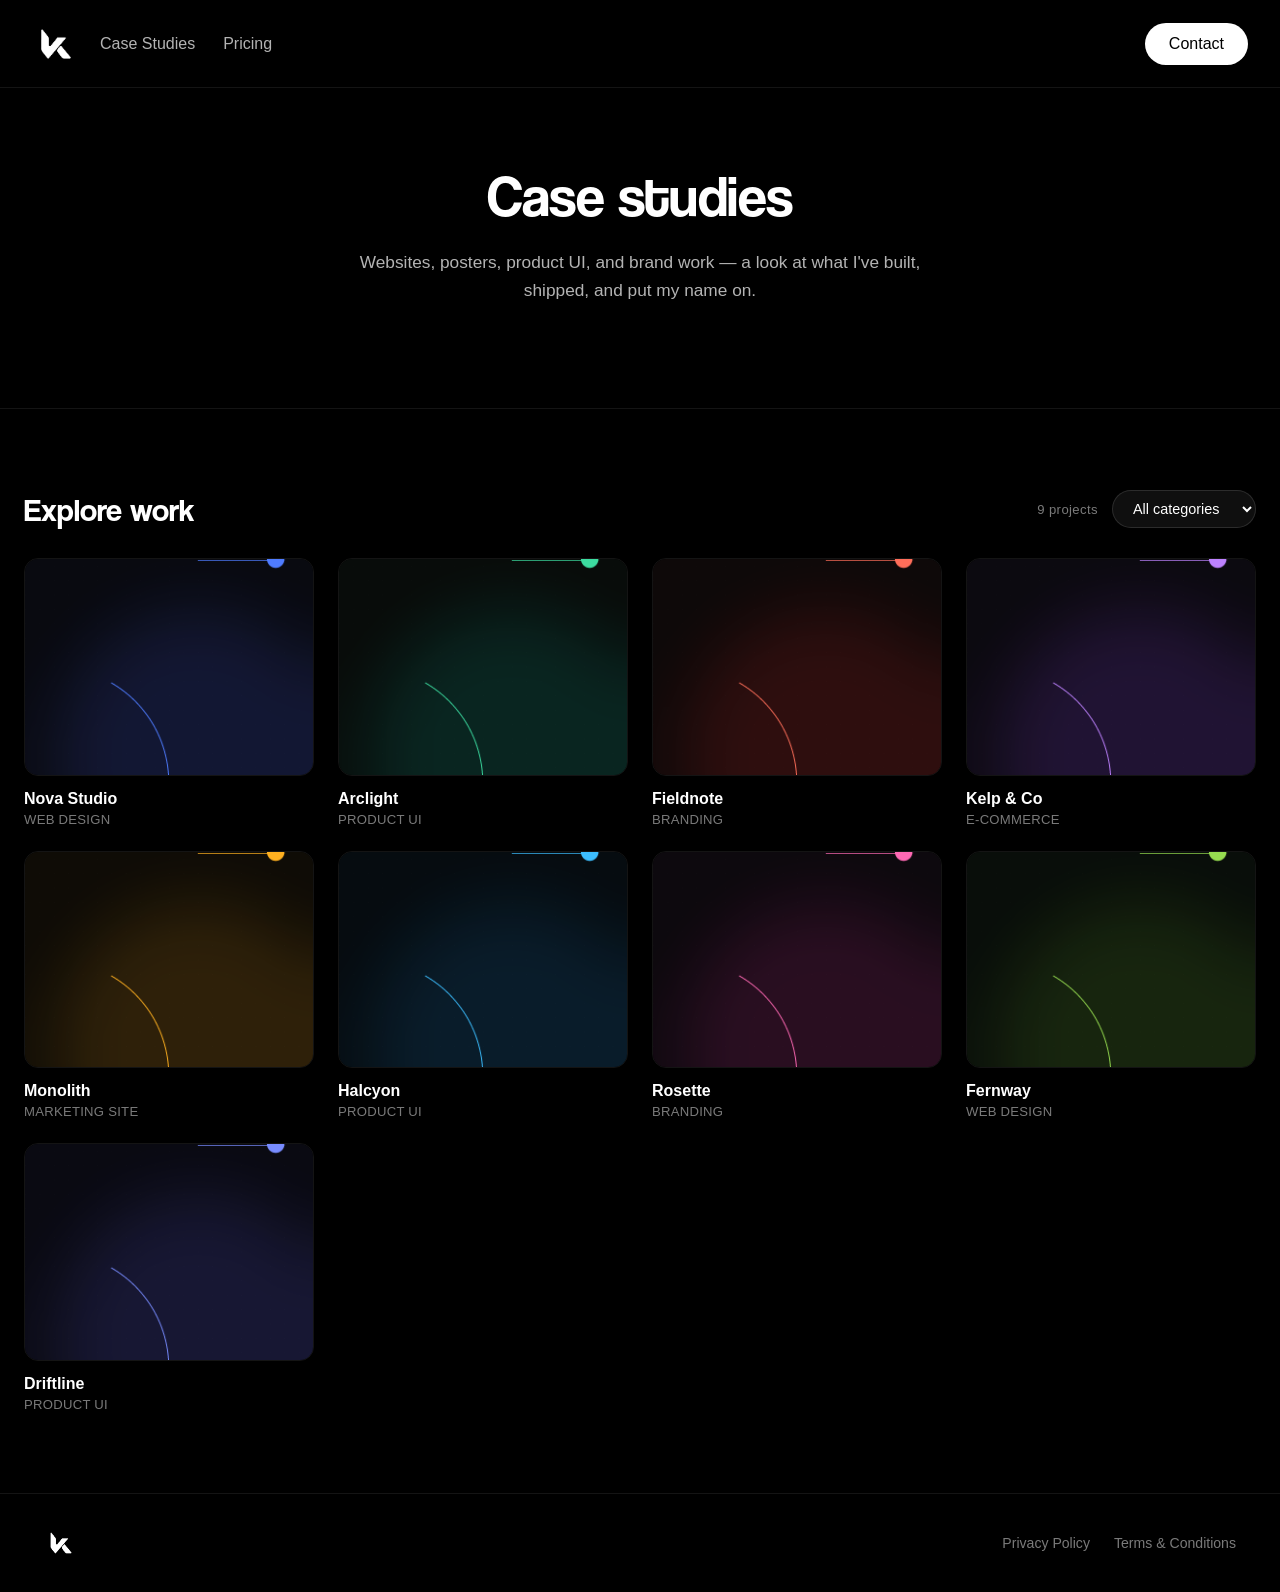
==== commit afda1cd6: "Recolor particle video to brand blue; simplify footer to logo only Contact: added a duotone tint lay" ====
--- a/case-studies.html
+++ b/case-studies.html
@@ -106,9 +106,7 @@
     <footer class="site-footer">
       <div class="site-footer-inner">
         <a class="footer-logo" href="index.html" aria-label="K home">
-          <img src="Assets/K Logo White (Transparent, Generated).png" alt="K logo" />
-          <span>K — Poised Creator</span>
-        </a>
+          <img src="Assets/K Logo White (Transparent, Generated).png" alt="K logo" />        </a>
         <div class="footer-links">
           <a href="privacy.html">Privacy Policy</a>
           <a href="terms.html">Terms &amp; Conditions</a>
--- a/style.css
+++ b/style.css
@@ -192,12 +192,20 @@
 .hero {
   position: relative;
   min-height: 100vh;
-  display: flex;
-  align-items: flex-end;
-  justify-content: center;
   overflow: hidden;
   isolation: isolate;
-  padding-bottom: 8vh;
+}
+
+.hero-stack {
+  position: relative;
+  z-index: 2;
+  min-height: 100vh;
+  display: flex;
+  flex-direction: column;
+  align-items: center;
+  justify-content: center;
+  gap: 4vh;
+  padding: calc(var(--header-height) + 3vh) 24px 6vh;
 }
 
 .hero-video {
@@ -237,17 +245,18 @@
 }
 
 .hero-screen-mockup {
-  position: absolute;
-  top: 39%;
-  left: 50%;
-  width: min(46vw, 620px);
+  position: relative;
+  flex: 1 1 0%;
+  min-height: 0;
+  max-height: 100%;
+  max-width: min(64vw, 820px);
   aspect-ratio: 3 / 2;
   z-index: 1;
   pointer-events: none;
   opacity: 0;
   clip-path: ellipse(14% 6% at 50% 100%);
   filter: blur(22px) contrast(32);
-  transform: translate(-50%, -36%) scaleY(0.3);
+  transform: scaleY(0.3);
   transform-origin: 50% 100%;
 }
 
@@ -256,34 +265,34 @@
     opacity: 0;
     clip-path: ellipse(14% 6% at 50% 100%);
     filter: blur(22px) contrast(32);
-    transform: translate(-50%, -36%) scaleY(0.3);
+    transform: scaleY(0.3);
   }
   20% {
     opacity: 1;
     clip-path: ellipse(30% 20% at 50% 94%);
     filter: blur(18px) contrast(28);
-    transform: translate(-50%, -40%) scaleY(0.5);
+    transform: scaleY(0.5);
   }
   45% {
     clip-path: ellipse(55% 42% at 50% 84%);
     filter: blur(12px) contrast(22);
-    transform: translate(-50%, -46%) scaleY(0.78);
+    transform: scaleY(0.78);
   }
   70% {
     clip-path: inset(8% 6% 3% 6% round 26px);
     filter: blur(5px) contrast(12);
-    transform: translate(-50%, -50%) scaleY(1.03);
+    transform: scaleY(1.03);
   }
   88% {
     clip-path: inset(-1% -1% -1% -1% round 15px);
     filter: blur(1px) contrast(3);
-    transform: translate(-50%, -50%) scaleY(0.995);
+    transform: scaleY(0.995);
   }
   100% {
     opacity: 1;
     clip-path: inset(0 round 14px);
     filter: blur(0) contrast(1);
-    transform: translate(-50%, -50%) scaleY(1);
+    transform: scaleY(1);
   }
 }
 
@@ -296,24 +305,24 @@
     opacity: 1;
     clip-path: inset(0 round 14px);
     filter: blur(0) contrast(1);
-    transform: translate(-50%, -50%) scaleY(1);
+    transform: scaleY(1);
   }
   30% {
     clip-path: inset(6% 5% 2% 5% round 24px);
     filter: blur(4px) contrast(10);
-    transform: translate(-50%, -50%) scaleY(1.02);
+    transform: scaleY(1.02);
   }
   60% {
     opacity: 1;
     clip-path: ellipse(45% 34% at 50% 86%);
     filter: blur(12px) contrast(20);
-    transform: translate(-50%, -44%) scaleY(0.7);
+    transform: scaleY(0.7);
   }
   100% {
     opacity: 0;
     clip-path: ellipse(14% 6% at 50% 100%);
     filter: blur(20px) contrast(30);
-    transform: translate(-50%, -36%) scaleY(0.3);
+    transform: scaleY(0.3);
   }
 }
 
@@ -412,7 +421,7 @@
 .sticky-scroll {
   position: relative;
   background: var(--color-black);
-  padding: 10vh 0;
+  padding: 4vh 0 2vh;
 }
 
 .sticky-scroll-inner {
@@ -522,7 +531,7 @@
   display: flex;
   flex-direction: column;
   gap: 14vh;
-  padding: 20vh 0;
+  padding: 20vh 0 10vh;
 }
 
 .scroll-image-wrap {
@@ -668,8 +677,8 @@
   width: 110%;
   height: 110%;
   object-fit: cover;
-  z-index: -2;
-  filter: brightness(1.15) contrast(1.15);
+  z-index: -3;
+  filter: brightness(1.15) contrast(1.25) saturate(0);
   animation: particle-drift 40s ease-in-out infinite alternate;
 }
 
@@ -683,6 +692,20 @@
   100% {
     transform: scale(1.1) translate(1.5%, -1.5%);
   }
+}
+
+.contact-tint {
+  position: absolute;
+  inset: 0;
+  z-index: -2;
+  background: radial-gradient(
+    circle at 50% 45%,
+    #7d9cff 0%,
+    var(--color-accent) 45%,
+    #1c2a5e 100%
+  );
+  mix-blend-mode: color;
+  opacity: 0.85;
 }
 
 .contact-overlay {
@@ -798,6 +821,22 @@
 
 /* Responsive */
 
+@media (max-height: 760px) {
+  .hero-content h1 {
+    font-size: clamp(1.5rem, 4vw, 2.6rem);
+  }
+
+  .hero-content {
+    gap: 10px;
+  }
+
+  .hero-stack {
+    gap: 2vh;
+    padding-top: calc(var(--header-height) + 1.5vh);
+    padding-bottom: 3vh;
+  }
+}
+
 @media (max-width: 720px) {
   .site-header {
     padding: 0 20px;
@@ -811,7 +850,7 @@
     gap: 28px;
   }
 
-  .hero {
+  .hero-stack {
     padding-bottom: 10vh;
   }
 
@@ -1351,14 +1390,10 @@
 .footer-logo {
   display: flex;
   align-items: center;
-  gap: 10px;
-  font-family: Arial, Helvetica, sans-serif;
-  font-size: 0.92rem;
-  color: var(--color-gray);
 }
 
 .footer-logo img {
-  height: 20px;
+  height: 34px;
   width: auto;
 }
 
